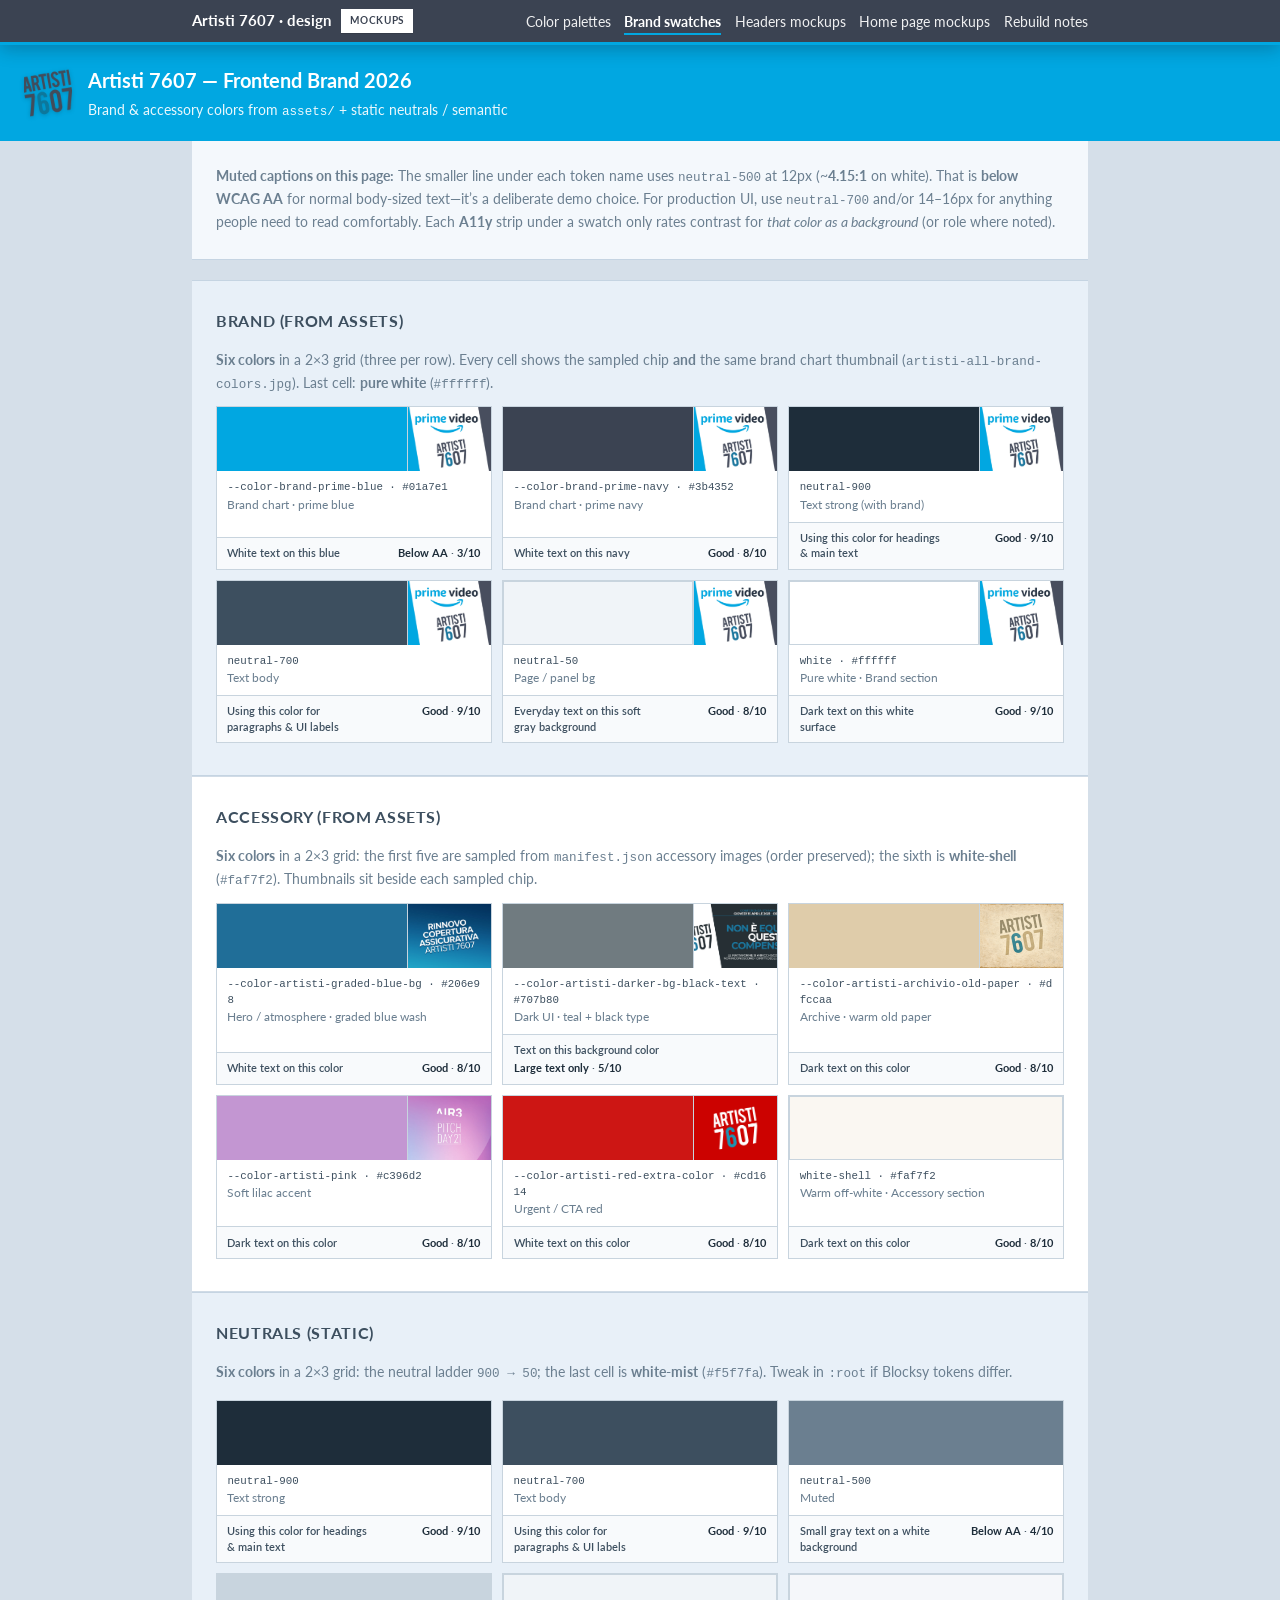
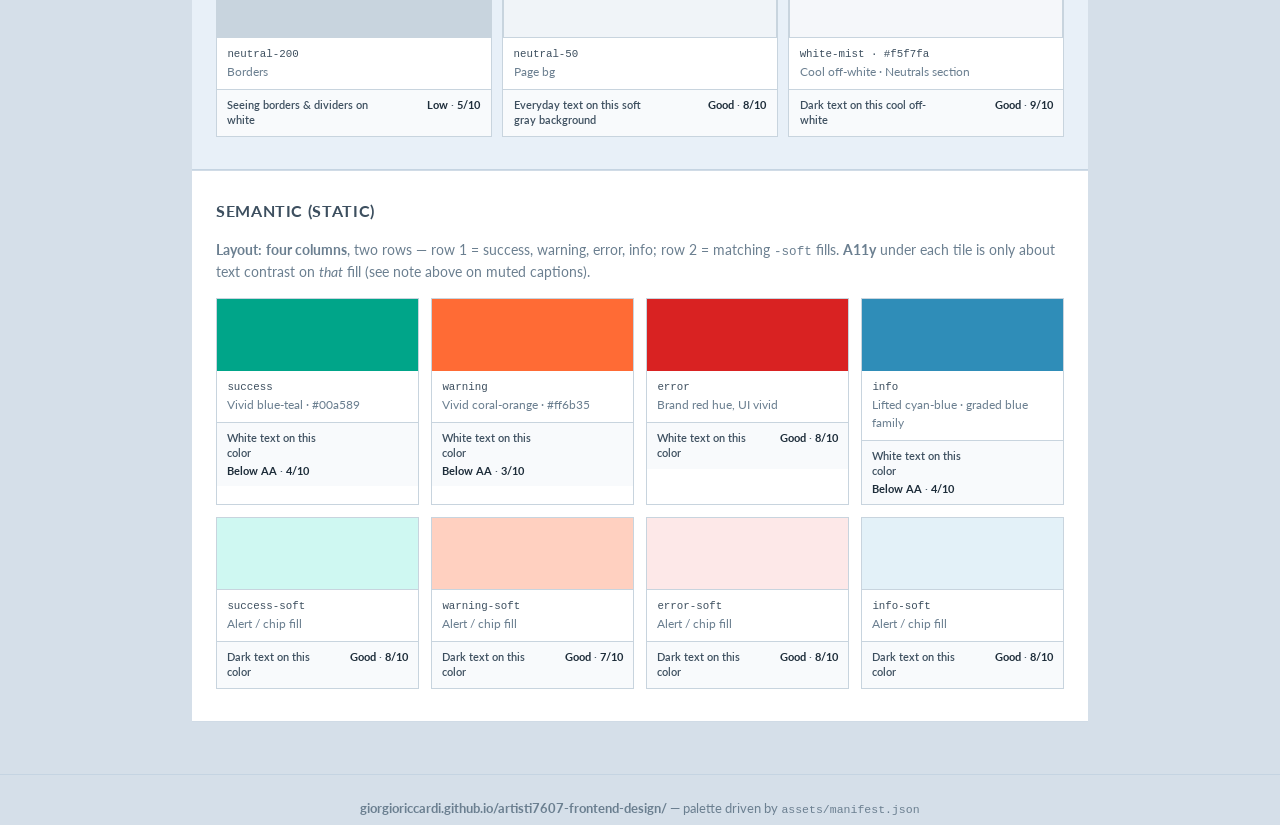
==== brand-swatches.html @ fa04fd02 "feat: color palettes landing, brand-swatches split, compact palette layout - index: Color palettes (" ====
<!DOCTYPE html>
<html lang="en">

<head>
  <meta charset="utf-8" />
  <meta name="viewport" content="width=device-width, initial-scale=1" />
  <title>Brand swatches — Artisti 7607 Frontend Brand 2026</title>
  <link rel="preconnect" href="https://fonts.googleapis.com" />
  <link rel="preconnect" href="https://fonts.gstatic.com" crossorigin />
  <link href="https://fonts.googleapis.com/css2?family=Lato:ital,wght@0,300;0,400;0,700;1,400&amp;display=swap" rel="stylesheet" />
  <link rel="stylesheet" href="css/core/site.css" />
  <link rel="stylesheet" href="css/pages/palette.css" />
</head>

<body class="page-palette">
  <a class="skip-link" href="#main">Skip to content</a>
  <nav class="site-nav" aria-label="Design microsite — mockups">
    <div class="site-nav__inner">
      <div class="site-nav__brand-row">
        <a class="site-nav__brand" href="index.html">Artisti 7607 · design</a>
        <span class="site-nav__tag">Mockups</span>
      </div>
      <ul class="site-nav__list">
        <li><a href="index.html">Color palettes</a></li>
        <li><a href="brand-swatches.html" aria-current="page">Brand swatches</a></li>
        <li><a href="headers-mockups.html">Headers mockups</a></li>
        <li><a href="home-page-mockups.html">Home page mockups</a></li>
        <li><a href="docs/rebuild-notes.html">Rebuild notes</a></li>
      </ul>
    </div>
  </nav>
  <header id="site-header">
    <div class="header-row">
      <img class="header-logo" src="assets/artisti-brand-logo.png" width="120" height="48" alt="Artisti 7607" />
      <div class="header-copy">
        <h1>Artisti 7607 — Frontend Brand 2026</h1>
        <p>Brand &amp; accessory colors from <code>assets/</code> + static neutrals / semantic</p>
      </div>
    </div>
  </header>

  <main id="main">
    <p class="hint" style="margin-bottom:1.25rem"><strong>Muted captions on this page:</strong> The smaller line under each
      token name uses <code>neutral-500</code> at 12px (~<strong>4.15:1</strong> on white). That is <strong>below WCAG AA</strong>
      for normal body-sized text—it’s a deliberate demo choice. For production UI, use <code>neutral-700</code> and/or
      14–16px for anything people need to read comfortably. Each <strong>A11y</strong> strip under a swatch only rates
      contrast for <em>that color as a background</em> (or role where noted).</p>
    <section aria-labelledby="brand-assets-heading">
      <h2 id="brand-assets-heading">Brand (from assets)</h2>
      <p class="hint" style="margin-bottom:0.75rem">
        <strong>Six colors</strong> in a 2×3 grid (three per row). Every cell shows the sampled chip
        <strong>and</strong> the same brand chart thumbnail (<code>artisti-all-brand-colors.jpg</code>). Last cell:
        <strong>pure white</strong> (<code>#ffffff</code>).
      </p>
      <div id="brand-palette" class="palette-six" aria-label="Brand palette, six colors">
        <div class="palette-six__item swatch">
          <div class="swatch-bar">
            <div class="swatch-color" style="background: var(--color-brand-prime-blue)"></div>
            <img class="swatch-ref" src="assets/artisti-all-brand-colors.jpg" alt="Source artwork: brand color chart"
              width="84" height="72" loading="lazy" />
          </div>
          <div class="swatch-meta">
            <code>--color-brand-prime-blue · #01a7e1</code>
            <span>Brand chart · prime blue</span>
          </div>
          <div class="swatch-a11y" title="White on #01a7e1 ≈2.8:1 — fails WCAG AA for normal text. Dark text on this fill passes.">
            <div class="swatch-a11y-row">
              <span class="swatch-a11y-topic">White text on this blue</span>
              <span class="swatch-a11y-eval"><span class="swatch-a11y-verdict">Below AA</span> · <span class="swatch-a11y-grade">3/10</span></span>
            </div>
          </div>
        </div>
        <div class="palette-six__item swatch">
          <div class="swatch-bar">
            <div class="swatch-color" style="background: var(--color-brand-prime-navy)"></div>
            <img class="swatch-ref" src="assets/artisti-all-brand-colors.jpg" alt="Source artwork: brand color chart"
              width="84" height="72" loading="lazy" />
          </div>
          <div class="swatch-meta">
            <code>--color-brand-prime-navy · #3b4352</code>
            <span>Brand chart · prime navy</span>
          </div>
          <div class="swatch-a11y" title="White on navy ≈8.5:1 — AA body OK.">
            <div class="swatch-a11y-row">
              <span class="swatch-a11y-topic">White text on this navy</span>
              <span class="swatch-a11y-eval"><span class="swatch-a11y-verdict">Good</span> · <span class="swatch-a11y-grade">8/10</span></span>
            </div>
          </div>
        </div>
        <div class="palette-six__item swatch">
          <div class="swatch-bar">
            <div class="swatch-color" style="background: var(--color-neutral-900)"></div>
            <img class="swatch-ref" src="assets/artisti-all-brand-colors.jpg" alt="Source artwork: brand color chart"
              width="84" height="72" loading="lazy" />
          </div>
          <div class="swatch-meta"><code>neutral-900</code><span>Text strong (with brand)</span></div>
          <div class="swatch-a11y" title="Strong body text on light backgrounds — passes AA.">
            <div class="swatch-a11y-row">
              <span class="swatch-a11y-topic">Using this color for headings &amp; main text</span>
              <span class="swatch-a11y-eval"><span class="swatch-a11y-verdict">Good</span> · <span class="swatch-a11y-grade">9/10</span></span>
            </div>
          </div>
        </div>
        <div class="palette-six__item swatch">
          <div class="swatch-bar">
            <div class="swatch-color" style="background: var(--color-neutral-700)"></div>
            <img class="swatch-ref" src="assets/artisti-all-brand-colors.jpg" alt="Source artwork: brand color chart"
              width="84" height="72" loading="lazy" />
          </div>
          <div class="swatch-meta"><code>neutral-700</code><span>Text body</span></div>
          <div class="swatch-a11y" title="Body text on white — ~8.5:1, passes AA.">
            <div class="swatch-a11y-row">
              <span class="swatch-a11y-topic">Using this color for paragraphs &amp; UI labels</span>
              <span class="swatch-a11y-eval"><span class="swatch-a11y-verdict">Good</span> · <span class="swatch-a11y-grade">9/10</span></span>
            </div>
          </div>
        </div>
        <div class="palette-six__item swatch">
          <div class="swatch-bar">
            <div class="swatch-color"
              style="background: var(--color-neutral-50); box-shadow: inset 0 0 0 1px var(--color-neutral-200)"></div>
            <img class="swatch-ref" src="assets/artisti-all-brand-colors.jpg" alt="Source artwork: brand color chart"
              width="84" height="72" loading="lazy" />
          </div>
          <div class="swatch-meta"><code>neutral-50</code><span>Page / panel bg</span></div>
          <div class="swatch-a11y" title="Page bg: use neutral-900/700 for body text — passes.">
            <div class="swatch-a11y-row">
              <span class="swatch-a11y-topic">Everyday text on this soft gray background</span>
              <span class="swatch-a11y-eval"><span class="swatch-a11y-verdict">Good</span> · <span class="swatch-a11y-grade">8/10</span></span>
            </div>
          </div>
        </div>
        <div class="palette-six__item swatch">
          <div class="swatch-bar">
            <div class="swatch-color palette-six__chip--outline" style="background: var(--color-white)"></div>
            <img class="swatch-ref" src="assets/artisti-all-brand-colors.jpg" alt="Source artwork: brand color chart"
              width="84" height="72" loading="lazy" />
          </div>
          <div class="swatch-meta"><code>white · #ffffff</code><span>Pure white · Brand section</span></div>
          <div class="swatch-a11y" title="Dark body text on white — strong contrast.">
            <div class="swatch-a11y-row">
              <span class="swatch-a11y-topic">Dark text on this white surface</span>
              <span class="swatch-a11y-eval"><span class="swatch-a11y-verdict">Good</span> · <span class="swatch-a11y-grade">9/10</span></span>
            </div>
          </div>
        </div>
      </div>
    </section>

    <section aria-labelledby="accessory-assets-heading">
      <h2 id="accessory-assets-heading">Accessory (from assets)</h2>
      <p class="hint" style="margin-bottom:0.75rem">
        <strong>Six colors</strong> in a 2×3 grid: the first five are sampled from <code>manifest.json</code> accessory
        images (order preserved); the sixth is <strong>white-shell</strong> (<code>#faf7f2</code>). Thumbnails sit beside
        each sampled chip.
      </p>
      <p id="accessory-empty" class="hint" hidden>
        No accessory files listed. Add filenames to <code>manifest.json</code> → <code>accessory</code>.
      </p>
      <div id="accessory-palette" class="palette-six" aria-live="polite" aria-label="Accessory palette, six colors"></div>
    </section>

    <section aria-labelledby="neutral-heading">
      <h2 id="neutral-heading">Neutrals (static)</h2>
      <p class="hint" style="margin-bottom:1rem">
        <strong>Six colors</strong> in a 2×3 grid: the neutral ladder <code>900 → 50</code>; the last cell is
        <strong>white-mist</strong> (<code>#f5f7fa</code>). Tweak in <code>:root</code> if Blocksy tokens differ.
      </p>
      <div id="neutral-palette" class="palette-six" aria-label="Neutral palette, six colors">
        <div class="palette-six__item swatch">
          <div class="palette-six__chip" style="background: var(--color-neutral-900)"></div>
          <div class="swatch-meta"><code>neutral-900</code><span>Text strong</span></div>
          <div class="swatch-a11y" title="Strong body text on light backgrounds — passes AA.">
            <div class="swatch-a11y-row">
              <span class="swatch-a11y-topic">Using this color for headings &amp; main text</span>
              <span class="swatch-a11y-eval"><span class="swatch-a11y-verdict">Good</span> · <span class="swatch-a11y-grade">9/10</span></span>
            </div>
          </div>
        </div>
        <div class="palette-six__item swatch">
          <div class="palette-six__chip" style="background: var(--color-neutral-700)"></div>
          <div class="swatch-meta"><code>neutral-700</code><span>Text body</span></div>
          <div class="swatch-a11y" title="Body text on white — ~8.5:1, passes AA.">
            <div class="swatch-a11y-row">
              <span class="swatch-a11y-topic">Using this color for paragraphs &amp; UI labels</span>
              <span class="swatch-a11y-eval"><span class="swatch-a11y-verdict">Good</span> · <span class="swatch-a11y-grade">9/10</span></span>
            </div>
          </div>
        </div>
        <div class="palette-six__item swatch">
          <div class="palette-six__chip" style="background: var(--color-neutral-500)"></div>
          <div class="swatch-meta"><code>neutral-500</code><span>Muted</span></div>
          <div class="swatch-a11y" title="As 12px caption on white ~4.15:1 — fails AA body.">
            <div class="swatch-a11y-row">
              <span class="swatch-a11y-topic">Small gray text on a white background</span>
              <span class="swatch-a11y-eval"><span class="swatch-a11y-verdict">Below AA</span> · <span class="swatch-a11y-grade">4/10</span></span>
            </div>
          </div>
        </div>
        <div class="palette-six__item swatch">
          <div class="palette-six__chip" style="background: var(--color-neutral-200)"></div>
          <div class="swatch-meta"><code>neutral-200</code><span>Borders</span></div>
          <div class="swatch-a11y" title="1px border vs white ~1.5:1 — weak non-text contrast.">
            <div class="swatch-a11y-row">
              <span class="swatch-a11y-topic">Seeing borders &amp; dividers on white</span>
              <span class="swatch-a11y-eval"><span class="swatch-a11y-verdict">Low</span> · <span class="swatch-a11y-grade">5/10</span></span>
            </div>
          </div>
        </div>
        <div class="palette-six__item swatch">
          <div class="palette-six__chip"
            style="background: var(--color-neutral-50); box-shadow: inset 0 0 0 1px var(--color-neutral-200)"></div>
          <div class="swatch-meta"><code>neutral-50</code><span>Page bg</span></div>
          <div class="swatch-a11y" title="Page bg: use neutral-900/700 for body text — passes.">
            <div class="swatch-a11y-row">
              <span class="swatch-a11y-topic">Everyday text on this soft gray background</span>
              <span class="swatch-a11y-eval"><span class="swatch-a11y-verdict">Good</span> · <span class="swatch-a11y-grade">8/10</span></span>
            </div>
          </div>
        </div>
        <div class="palette-six__item swatch">
          <div class="palette-six__chip palette-six__chip--outline" style="background: var(--color-white-mist)"></div>
          <div class="swatch-meta"><code>white-mist · #f5f7fa</code><span>Cool off-white · Neutrals section</span></div>
          <div class="swatch-a11y" title="Slightly cool off-white; dark text still reads clearly.">
            <div class="swatch-a11y-row">
              <span class="swatch-a11y-topic">Dark text on this cool off-white</span>
              <span class="swatch-a11y-eval"><span class="swatch-a11y-verdict">Good</span> · <span class="swatch-a11y-grade">9/10</span></span>
            </div>
          </div>
        </div>
      </div>
    </section>

    <section aria-labelledby="semantic-heading">
      <h2 id="semantic-heading">Semantic (static)</h2>
      <p class="hint" style="margin-bottom:1rem"><strong>Layout:</strong> <strong>four columns</strong>, two rows — row 1 =
        success, warning, error, info; row 2 = matching <code>-soft</code> fills. <strong>A11y</strong> under each tile is
        only about text contrast on <em>that</em> fill (see note above on muted captions).</p>
      <div class="semantic-grid">
        <div class="swatch">
          <div class="swatch-color" style="background: var(--color-success)"></div>
          <div class="swatch-meta"><code>success</code><span>Vivid blue-teal · #00a589</span></div>
          <div class="swatch-a11y" title="White on fill ~3.1:1 — fails AA body. Prefer dark text/icons on this fill.">
            <div class="swatch-a11y-row">
              <span class="swatch-a11y-topic">White text on this color</span>
              <span class="swatch-a11y-eval"><span class="swatch-a11y-verdict">Below AA</span> · <span class="swatch-a11y-grade">4/10</span></span>
            </div>
          </div>
        </div>
        <div class="swatch">
          <div class="swatch-color" style="background: var(--color-warning)"></div>
          <div class="swatch-meta"><code>warning</code><span>Vivid coral-orange · #ff6b35</span></div>
          <div class="swatch-a11y" title="White on fill ~2.8:1 — fails AA. Use dark text or stronger fill for small type.">
            <div class="swatch-a11y-row">
              <span class="swatch-a11y-topic">White text on this color</span>
              <span class="swatch-a11y-eval"><span class="swatch-a11y-verdict">Below AA</span> · <span class="swatch-a11y-grade">3/10</span></span>
            </div>
          </div>
        </div>
        <div class="swatch">
          <div class="swatch-color" style="background: var(--color-error)"></div>
          <div class="swatch-meta"><code>error</code><span>Brand red hue, UI vivid</span></div>
          <div class="swatch-a11y" title="White on fill ~5:1 — passes AA for normal body text.">
            <div class="swatch-a11y-row">
              <span class="swatch-a11y-topic">White text on this color</span>
              <span class="swatch-a11y-eval"><span class="swatch-a11y-verdict">Good</span> · <span class="swatch-a11y-grade">8/10</span></span>
            </div>
          </div>
        </div>
        <div class="swatch">
          <div class="swatch-color" style="background: var(--color-info)"></div>
          <div class="swatch-meta"><code>info</code><span>Lifted cyan-blue · graded blue family</span></div>
          <div class="swatch-a11y" title="White on fill ~3.7:1 — fails AA body. Prefer dark text on solid info.">
            <div class="swatch-a11y-row">
              <span class="swatch-a11y-topic">White text on this color</span>
              <span class="swatch-a11y-eval"><span class="swatch-a11y-verdict">Below AA</span> · <span class="swatch-a11y-grade">4/10</span></span>
            </div>
          </div>
        </div>
        <div class="swatch">
          <div class="swatch-color"
            style="background: var(--color-success-soft); border-bottom: 1px solid var(--color-neutral-200)"></div>
          <div class="swatch-meta"><code>success-soft</code><span>Alert / chip fill</span></div>
          <div class="swatch-a11y" title="neutral-700 on soft fill ~7.4:1 — AA OK for labels.">
            <div class="swatch-a11y-row">
              <span class="swatch-a11y-topic">Dark text on this color</span>
              <span class="swatch-a11y-eval"><span class="swatch-a11y-verdict">Good</span> · <span class="swatch-a11y-grade">8/10</span></span>
            </div>
          </div>
        </div>
        <div class="swatch">
          <div class="swatch-color"
            style="background: var(--color-warning-soft); border-bottom: 1px solid var(--color-neutral-200)"></div>
          <div class="swatch-meta"><code>warning-soft</code><span>Alert / chip fill</span></div>
          <div class="swatch-a11y" title="neutral-700 on fill ~6:1 — AA OK.">
            <div class="swatch-a11y-row">
              <span class="swatch-a11y-topic">Dark text on this color</span>
              <span class="swatch-a11y-eval"><span class="swatch-a11y-verdict">Good</span> · <span class="swatch-a11y-grade">7/10</span></span>
            </div>
          </div>
        </div>
        <div class="swatch">
          <div class="swatch-color"
            style="background: var(--color-error-soft); border-bottom: 1px solid var(--color-neutral-200)"></div>
          <div class="swatch-meta"><code>error-soft</code><span>Alert / chip fill</span></div>
          <div class="swatch-a11y" title="neutral-700 on fill ~7.2:1 — AA OK.">
            <div class="swatch-a11y-row">
              <span class="swatch-a11y-topic">Dark text on this color</span>
              <span class="swatch-a11y-eval"><span class="swatch-a11y-verdict">Good</span> · <span class="swatch-a11y-grade">8/10</span></span>
            </div>
          </div>
        </div>
        <div class="swatch">
          <div class="swatch-color"
            style="background: var(--color-info-soft); border-bottom: 1px solid var(--color-neutral-200)"></div>
          <div class="swatch-meta"><code>info-soft</code><span>Alert / chip fill</span></div>
          <div class="swatch-a11y" title="neutral-700 on fill ~7.3:1 — AA OK.">
            <div class="swatch-a11y-row">
              <span class="swatch-a11y-topic">Dark text on this color</span>
              <span class="swatch-a11y-eval"><span class="swatch-a11y-verdict">Good</span> · <span class="swatch-a11y-grade">8/10</span></span>
            </div>
          </div>
        </div>
      </div>
    </section>
  </main>

  <footer>
    <strong>giorgioriccardi.github.io/artisti7607-frontend-design/</strong> — palette driven by
    <code>assets/manifest.json</code>
  </footer>

  <script src="js/pages/palette.js" defer></script>
</body>

</html>
---- css/core/site.css ----
/*
  Shared layout for artisti7607-frontend-design (GitHub Pages).
  Brand: square corners (border-radius: 0) on header/footer and contract mockups.
  Page-specific rules live under css/pages/.
*/

:root {
  --color-brand-prime-blue: #01a7e1;
  --color-brand-prime-navy: #3b4352;
  --color-neutral-900: #1e2d3a;
  --color-neutral-700: #3d4f5f;
  --color-neutral-500: #6b7f90;
  --color-neutral-200: #c8d4de;
  --color-neutral-50: #f0f4f8;
  --font-sans: "Lato", system-ui, -apple-system, "Segoe UI", Roboto, sans-serif;
}

.visually-hidden {
  position: absolute;
  width: 1px;
  height: 1px;
  padding: 0;
  margin: -1px;
  overflow: hidden;
  clip: rect(0, 0, 0, 0);
  white-space: nowrap;
  border: 0;
}

/* Skip link */
.skip-link {
  position: absolute;
  left: -9999px;
  z-index: 110;
  padding: 0.5rem 1rem;
  background: var(--color-brand-prime-navy);
  color: #fff;
  font-weight: 600;
  text-decoration: none;
  border-radius: 0;
}

.skip-link:focus {
  left: 1rem;
  top: 1rem;
}

/* Top microsite nav (all static pages) — sticky bar for mockup navigation */
.site-nav {
  position: sticky;
  top: 0;
  z-index: 90;
  background: var(--color-brand-prime-navy);
  color: #fff;
  border-bottom: 3px solid var(--color-brand-prime-blue);
  box-shadow: 0 4px 18px rgba(15, 25, 40, 0.28);
  padding: 0.55rem 1.25rem;
}

.site-nav__inner {
  max-width: 56rem;
  margin: 0 auto;
  display: flex;
  flex-wrap: wrap;
  align-items: center;
  justify-content: space-between;
  gap: 0.65rem 1rem;
}

.site-nav__brand-row {
  display: flex;
  flex-wrap: wrap;
  align-items: center;
  gap: 0.45rem 0.65rem;
  min-width: 0;
}

.site-nav__brand {
  font-weight: 700;
  color: #fff;
  text-decoration: none;
  font-size: 0.95rem;
}

.site-nav__brand:hover {
  text-decoration: underline;
  color: #fff;
}

.site-nav__tag {
  display: inline-block;
  padding: 0.2rem 0.5rem;
  font-size: 0.65rem;
  font-weight: 700;
  letter-spacing: 0.06em;
  text-transform: uppercase;
  color: var(--color-brand-prime-navy);
  background: #fff;
  border: 1px solid rgba(255, 255, 255, 0.35);
  box-shadow: 0 1px 0 rgba(0, 0, 0, 0.12);
}

.site-nav__list {
  display: flex;
  flex-wrap: wrap;
  gap: 0.35rem 0.85rem;
  list-style: none;
  margin: 0;
  padding: 0;
}

.site-nav__list a {
  color: rgba(255, 255, 255, 0.92);
  text-decoration: none;
  font-size: 0.875rem;
  padding: 0.2rem 0;
  border-bottom: 2px solid transparent;
}

.site-nav__list a:hover {
  text-decoration: none;
  color: #fff;
  border-bottom-color: rgba(255, 255, 255, 0.45);
}

.site-nav__list a[aria-current="page"] {
  font-weight: 700;
  color: #fff;
  border-bottom-color: var(--color-brand-prime-blue);
}

.site-nav__brand:focus-visible,
.site-nav__list a:focus-visible {
  outline: 2px solid var(--color-brand-prime-blue);
  outline-offset: 3px;
}

/* Headers mockups: same header/footer contract, labels swap by scenario (square corners) */
.mock-block {
  margin-bottom: 2rem;
}

.mock-block h2 {
  margin: 0 0 0.35rem;
  font-size: 1.05rem;
  font-weight: 700;
  color: var(--color-neutral-700);
  text-transform: none;
  letter-spacing: normal;
}

.mock-block > p.hint {
  margin: 0 0 0.85rem;
}

.mock-wrap {
  border: 1px solid var(--color-neutral-200);
  border-radius: 0;
  overflow: hidden;
  background: #fff;
}

.mock-bar {
  background: var(--color-brand-prime-navy);
  color: #fff;
  padding: 0.5rem 0.75rem;
  display: flex;
  flex-wrap: wrap;
  align-items: center;
  gap: 0.65rem 1rem;
}

.mock-bar__logo {
  display: flex;
  align-items: center;
  gap: 0.45rem;
  text-decoration: none;
  color: #fff;
  font-weight: 700;
  font-size: 0.8125rem;
  flex-shrink: 0;
}

.mock-bar__logo img {
  height: 2rem;
  width: auto;
  display: block;
  object-fit: contain;
}

.mock-bar__primary {
  display: flex;
  flex-wrap: wrap;
  gap: 0.35rem 0.75rem;
  flex: 1;
  justify-content: center;
  min-width: 0;
}

.mock-bar__primary a {
  color: rgba(255, 255, 255, 0.94);
  text-decoration: none;
  font-size: 0.8125rem;
  white-space: nowrap;
}

.mock-bar__primary a:hover {
  text-decoration: underline;
}

.mock-bar__util {
  display: flex;
  flex-wrap: wrap;
  gap: 0.45rem 0.65rem;
  align-items: center;
  font-size: 0.8125rem;
  flex-shrink: 0;
}

.mock-bar__util a,
.mock-bar__util span[role="text"] {
  color: rgba(255, 255, 255, 0.92);
  text-decoration: none;
}

.mock-bar__util a:hover {
  text-decoration: underline;
}

.mock-bar__util .mock-pill {
  display: inline-block;
  padding: 0.15rem 0.45rem;
  border-radius: 0;
  background: rgba(255, 255, 255, 0.12);
  font-size: 0.75rem;
}

.mock-session {
  white-space: nowrap;
}

.mock-session .mock-pill {
  margin-right: 0.25rem;
}

.mock-body {
  padding: 1.25rem;
  background: var(--color-neutral-50);
  min-height: 3.5rem;
  color: var(--color-neutral-500);
  font-size: 0.875rem;
  border-bottom: 1px solid var(--color-neutral-200);
}

.mock-foot {
  padding: 0.65rem 0.85rem;
  display: flex;
  flex-wrap: wrap;
  gap: 0.45rem 0.85rem;
  justify-content: space-between;
  align-items: center;
  font-size: 0.75rem;
  color: var(--color-neutral-500);
  background: #fff;
}

.mock-foot__links {
  display: flex;
  flex-wrap: wrap;
  gap: 0.45rem 0.75rem;
  list-style: none;
  margin: 0;
  padding: 0;
}

.mock-foot a {
  color: var(--color-neutral-700);
  text-decoration: none;
}

.mock-foot a:hover {
  text-decoration: underline;
}

.docs-article {
  max-width: 56rem;
  margin: 0 auto;
  padding: 1.5rem;
}

.docs-article h1 {
  margin: 0 0 1rem;
  font-size: 1.5rem;
  color: var(--color-neutral-900);
}

.docs-article h2 {
  margin: 1.5rem 0 0.5rem;
  font-size: 1.1rem;
  color: var(--color-neutral-700);
  text-transform: none;
  letter-spacing: normal;
}

.docs-article p,
.docs-article li {
  font-size: 0.9375rem;
  color: var(--color-neutral-700);
  line-height: 1.55;
}

.docs-article ul {
  padding-left: 1.25rem;
}

.docs-article code {
  font-size: 0.88em;
}
---- css/pages/palette.css ----
/*
  Brand swatches page (brand-swatches.html).
  Corners: 0 border-radius (on-brand square geometry).
*/

:root {
  /*
    Static fallbacks aligned to assets/ (64×64 average sample, Pillow):
    logo #3a5365, darker-bg #67869e, all-brand-colors #95bcce,
    graded-blue #216f98, red-extra #cc1514
  */
  --color-primary: #3a5365;
  --color-primary-light: #67869e;
  --color-accent: #cc1514;
  --color-accent-muted: #95bcce;

  /* Brand chart (artisti-all-brand-colors.jpg): bright blue + navy pair */
  --color-brand-prime-blue: #01a7e1;
  --color-brand-prime-navy: #3b4352;

  /*
    Accessory reference medians (64px Pillow sample — live page uses JS average):
    graded blue #136d9d · dark surface #264f59 · archive paper #e9d4b2 · pink #c29ad5 · red #cc0200
    (Defaults below match stems in assets/manifest.json; brand-swatches.js may override from image.)
  */
  --color-artisti-graded-blue-bg: #136d9d;
  --color-artisti-darker-bg-black-text: #264f59;
  --color-artisti-archivio-old-paper: #e9d4b2;
  --color-artisti-pink: #c29ad5;
  --color-artisti-red-extra-color: #cc0200;

  --color-neutral-900: #1e2d3a;
  --color-neutral-700: #3d4f5f;
  --color-neutral-500: #6b7f90;
  --color-neutral-200: #c8d4de;
  --color-neutral-50: #f0f4f8;

  /* Whites / off-whites (after neutral-50 in the ramp) */
  --color-white: #ffffff;
  --color-white-mist: #f5f7fa;
  --color-white-shell: #faf7f2;

  /*
    Semantic — brand-adjacent but more vivid for UI:
    success = saturated blue-teal (still cool / graded-blue family, not muddy)
    warning = vivid coral-orange (punchier than terracotta, still kin to accent red)
    error / info unchanged
  */
  --color-success: #00a589;
  --color-success-soft: #cff8f2;
  --color-warning: #ff6b35;
  --color-warning-soft: #ffd0c0;
  --color-error: #d92222;
  --color-error-soft: #fde8e8;
  --color-info: #2f8db8;
  --color-info-soft: #e3f1f8;

  /* Matches live site https://artisti7607.com (Lato body) */
  --font-sans: "Lato", system-ui, -apple-system, "Segoe UI", Roboto, sans-serif;
  --font-mono: ui-monospace, SFMono-Regular, Menlo, Monaco, Consolas, monospace;
}

* {
  box-sizing: border-box;
}

body {
  margin: 0;
  font-family: var(--font-sans);
  font-weight: 400;
  color: var(--color-neutral-900);
  background: var(--color-neutral-50);
  line-height: 1.5;
}

code {
  font-family: var(--font-mono);
  font-size: 0.9em;
}

header {
  background: var(--header-bg, var(--color-brand-prime-blue));
  color: #fff;
  padding: 1.25rem 1.5rem;
  transition: background 0.2s ease;
}

.header-row {
  display: flex;
  align-items: center;
  gap: 1rem;
  flex-wrap: wrap;
}

.header-logo {
  height: 3rem;
  width: auto;
  display: block;
  flex-shrink: 0;
  object-fit: contain;
  filter: drop-shadow(0 1px 2px rgba(0, 0, 0, 0.18));
}

.header-copy h1 {
  margin: 0 0 0.25rem;
  font-size: 1.25rem;
  font-weight: 700;
}

.header-copy p {
  margin: 0;
  opacity: 0.92;
  font-size: 0.875rem;
  font-weight: 400;
}

main {
  max-width: 56rem;
  margin: 0 auto;
  padding: 1.5rem;
}

section {
  background: #fff;
  border: 1px solid var(--color-neutral-200);
  border-radius: 0;
  padding: 1.25rem 1.5rem;
  margin-bottom: 1.25rem;
}

section h2 {
  margin: 0 0 1rem;
  font-size: 1rem;
  font-weight: 700;
  text-transform: uppercase;
  letter-spacing: 0.04em;
  color: var(--color-neutral-700);
}

.hint {
  margin: 0;
  font-size: 0.875rem;
  color: var(--color-neutral-500);
}

.swatch-grid {
  display: grid;
  grid-template-columns: repeat(auto-fill, minmax(220px, 1fr));
  gap: 0.75rem;
}

/* Semantic: 4 columns — row 1 solid, row 2 -soft */
.semantic-grid {
  display: grid;
  grid-template-columns: repeat(4, 1fr);
  gap: 0.75rem;
}

/* Keep four columns on typical tablets; stack only on narrow viewports */
@media (max-width: 720px) {
  .semantic-grid {
    grid-template-columns: repeat(2, 1fr);
  }
}

@media (max-width: 380px) {
  .semantic-grid {
    grid-template-columns: 1fr;
  }
}

.swatch {
  border-radius: 0;
  overflow: hidden;
  border: 1px solid var(--color-neutral-200);
}

/* Brand / Accessory / Neutrals: six colors, three per row (2×3) */
.palette-six {
  display: grid;
  grid-template-columns: repeat(3, 1fr);
  grid-template-rows: repeat(2, auto);
  gap: 0.65rem;
}

@media (max-width: 640px) {
  .palette-six {
    grid-template-columns: repeat(2, 1fr);
  }
}

.palette-six__item {
  border-radius: 0;
  overflow: hidden;
  border: 1px solid var(--color-neutral-200);
  display: flex;
  flex-direction: column;
  background: #fff;
}

.palette-six__chip {
  height: 4rem;
  min-height: 4rem;
  flex-shrink: 0;
}

.palette-six__chip--outline {
  box-shadow: inset 0 0 0 1px var(--color-neutral-200);
}

.palette-six__item .swatch-meta {
  flex: 1;
}

.palette-six__item .swatch-bar {
  height: 4rem;
  min-height: 4rem;
}

.swatch-bar {
  display: flex;
  height: 4.5rem;
  min-height: 4.5rem;
}

.swatch-bar .swatch-color {
  flex: 1;
  min-width: 0;
  height: 100%;
}

.swatch>.swatch-color {
  height: 4.5rem;
}

.swatch-ref {
  width: 5.25rem;
  flex-shrink: 0;
  height: 100%;
  object-fit: cover;
  object-position: center;
  border-left: 1px solid var(--color-neutral-200);
  display: block;
  background: var(--color-neutral-200);
}

.swatch-ref--missing {
  background: repeating-linear-gradient(-45deg, #e2e8f0, #e2e8f0 5px, #cbd5e1 5px, #cbd5e1 10px);
}

.swatch-thumb {
  height: 4.5rem;
  background-size: cover;
  background-position: center;
}

.swatch-meta {
  padding: 0.5rem 0.65rem;
  font-size: 0.75rem;
  background: #fff;
}

.swatch-meta code {
  display: block;
  color: var(--color-neutral-700);
  word-break: break-all;
}

.swatch-meta span {
  color: var(--color-neutral-500);
}

/* WCAG-oriented notes; text ≥4.5:1 on #f8fafc (neutral-700 body) */
.swatch-a11y {
  padding: 0.45rem 0.65rem 0.5rem;
  font-size: 0.6875rem;
  line-height: 1.4;
  color: var(--color-neutral-700);
  background: #f8fafc;
  border-top: 1px solid var(--color-neutral-200);
}

.swatch-a11y-row {
  display: flex;
  flex-wrap: wrap;
  justify-content: space-between;
  align-items: baseline;
  gap: 0.15rem 0.5rem;
}

.swatch-a11y-topic {
  color: var(--color-neutral-700);
  font-weight: 600;
  max-width: 58%;
}

.swatch-a11y-eval {
  text-align: right;
  font-variant-numeric: tabular-nums;
}

.swatch-a11y-verdict {
  font-weight: 700;
  color: var(--color-neutral-900);
}

.swatch-a11y-grade {
  font-weight: 700;
  color: var(--color-neutral-900);
}

.swatch.missing .swatch-color {
  background: repeating-linear-gradient(-45deg, #eee, #eee 6px, #ddd 6px, #ddd 12px);
}

.swatch.missing .palette-six__chip {
  background: repeating-linear-gradient(-45deg, #eee, #eee 6px, #ddd 6px, #ddd 12px);
}

.swatch.missing .swatch-meta span {
  color: var(--color-error);
}

footer {
  text-align: center;
  padding: 1rem;
  font-size: 0.8rem;
  color: var(--color-neutral-500);
}

/* Long-scroll stripes — alternating section bands + rail background */
body.page-palette {
  background: #d5dfe9;
}

.page-palette main {
  padding-top: 0;
  padding-bottom: 2.75rem;
}

.page-palette main > p:first-of-type {
  margin: 0 -1.5rem;
  padding: 1.5rem 1.5rem 1.65rem;
  background: #f4f8fc;
  border-bottom: 1px solid #c5d4e2;
}

.page-palette main > section:nth-of-type(2n + 1) {
  background: #e8f0f8;
  border-color: #c5d4e2;
  margin-bottom: 0;
  margin-left: -1.5rem;
  margin-right: -1.5rem;
  padding: 1.75rem 1.5rem 2rem;
  border-left: none;
  border-right: none;
  box-shadow: 0 1px 0 rgba(30, 45, 58, 0.04);
}

.page-palette main > section:nth-of-type(2n) {
  background: #ffffff;
  border-color: #d0dbe6;
  margin-bottom: 0;
  margin-left: -1.5rem;
  margin-right: -1.5rem;
  padding: 1.75rem 1.5rem 2rem;
  border-left: none;
  border-right: none;
}

.page-palette footer {
  margin-top: 0.5rem;
  padding-top: 1.5rem;
  border-top: 1px solid #c5d4e2;
}
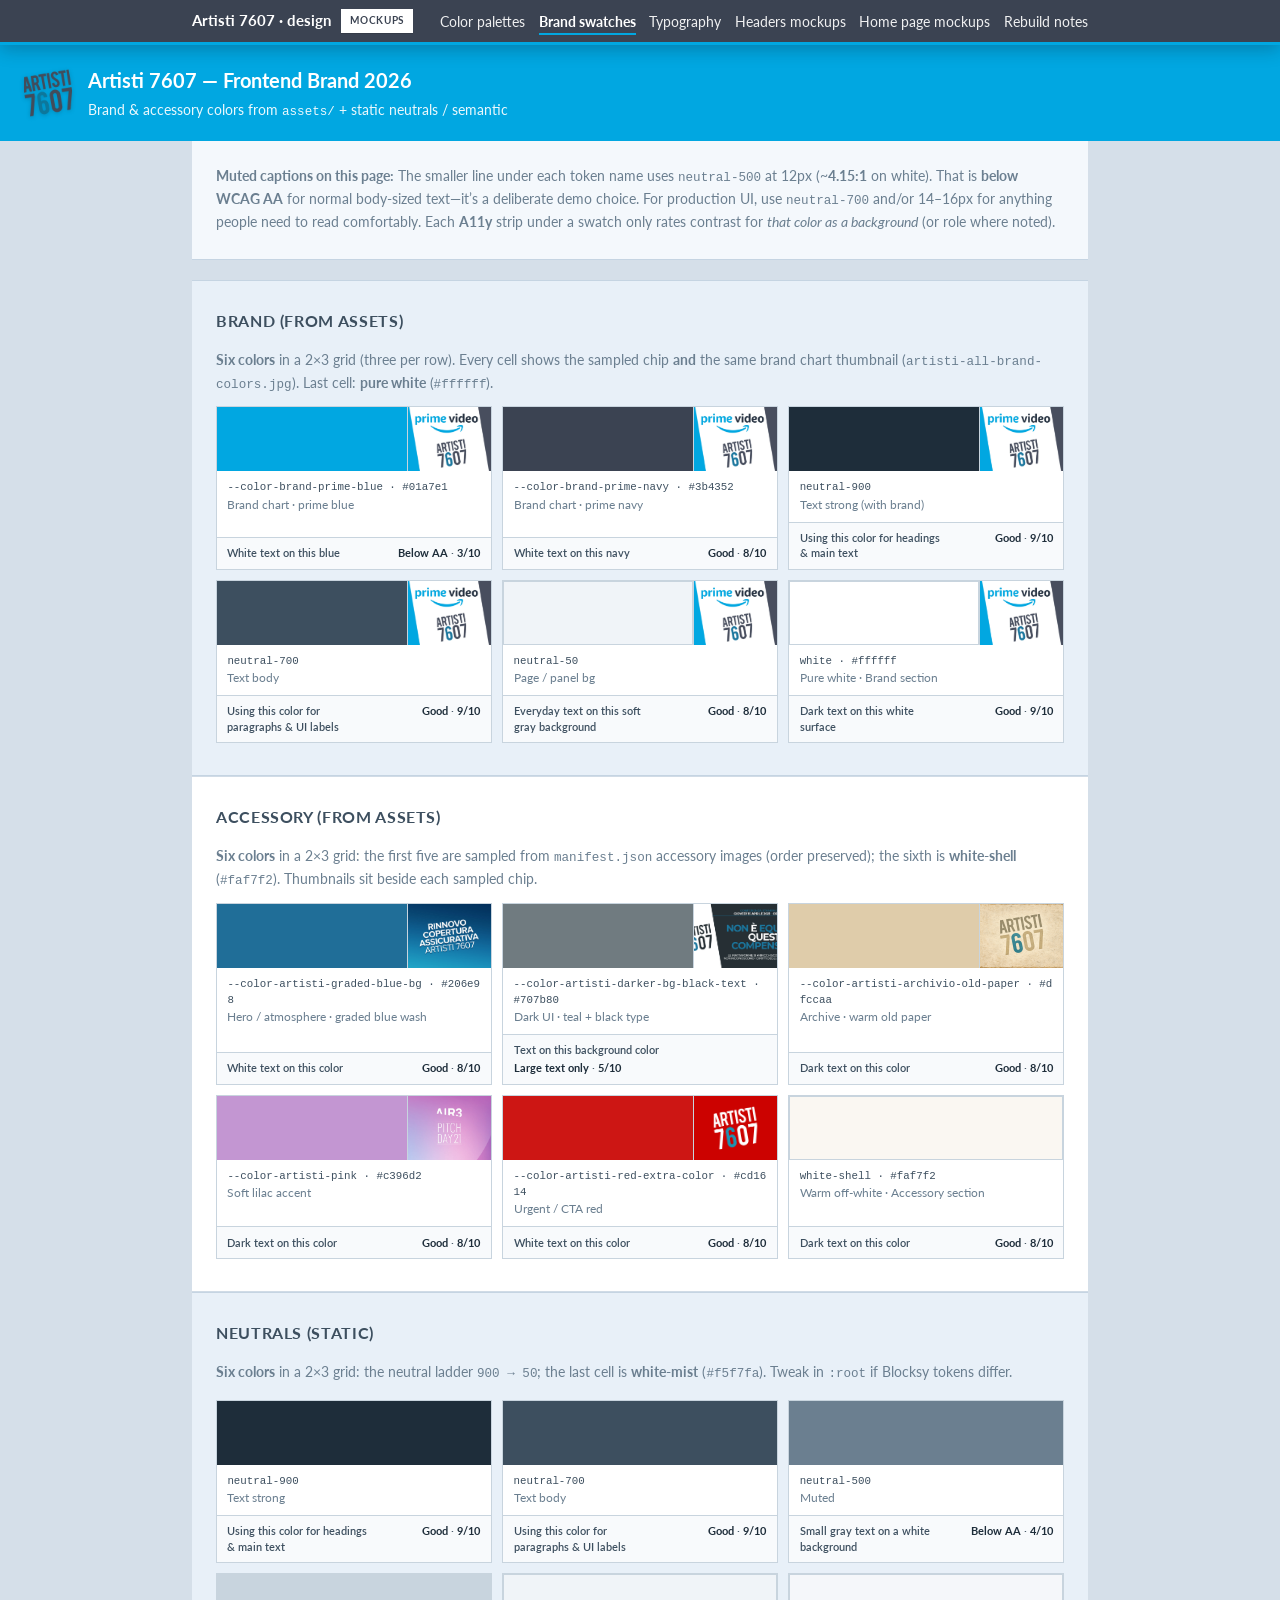
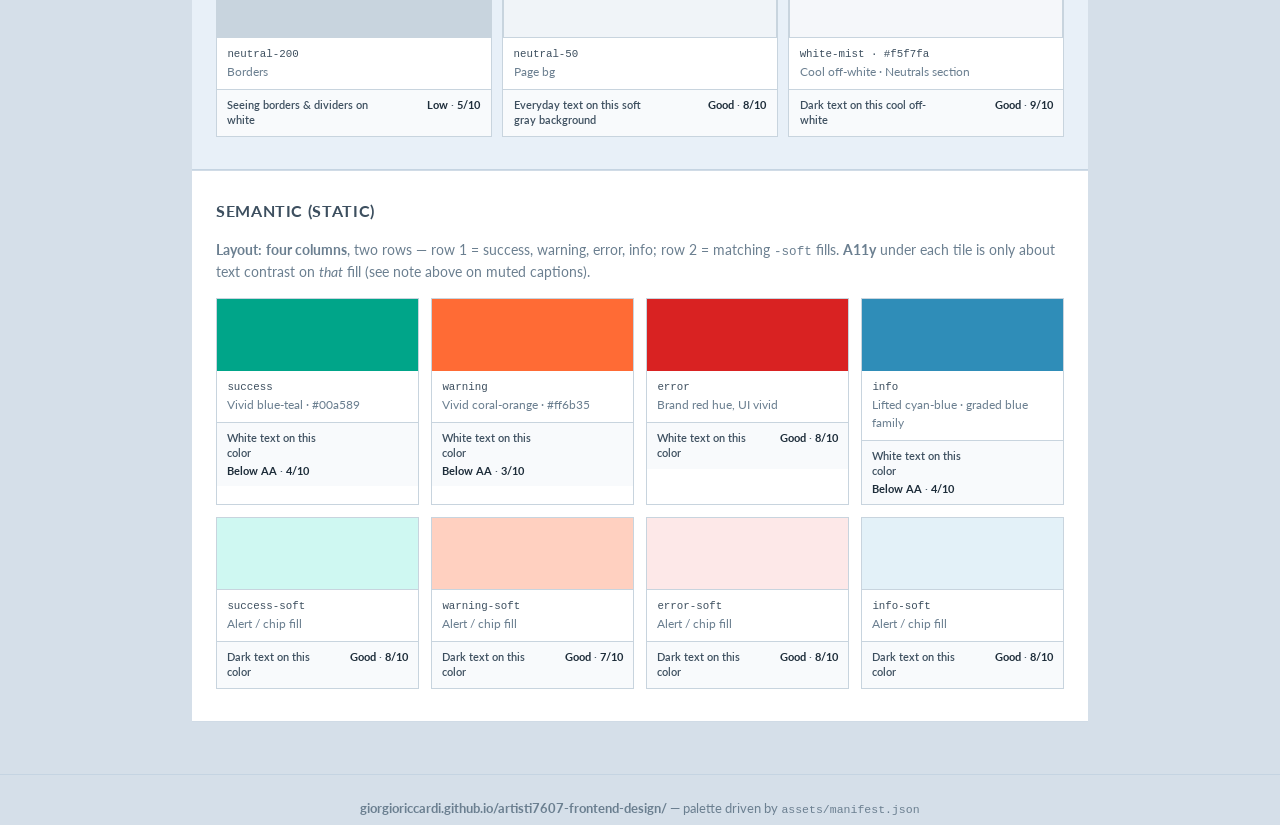
==== commit c0a2d635: "feat(typography): comparison page, eight families, 4×2 cards, nav - Add typography-comparison.html +" ====
--- a/brand-swatches.html
+++ b/brand-swatches.html
@@ -23,6 +23,7 @@
       <ul class="site-nav__list">
         <li><a href="index.html">Color palettes</a></li>
         <li><a href="brand-swatches.html" aria-current="page">Brand swatches</a></li>
+        <li><a href="typography-comparison.html">Typography</a></li>
         <li><a href="headers-mockups.html">Headers mockups</a></li>
         <li><a href="home-page-mockups.html">Home page mockups</a></li>
         <li><a href="docs/rebuild-notes.html">Rebuild notes</a></li>
